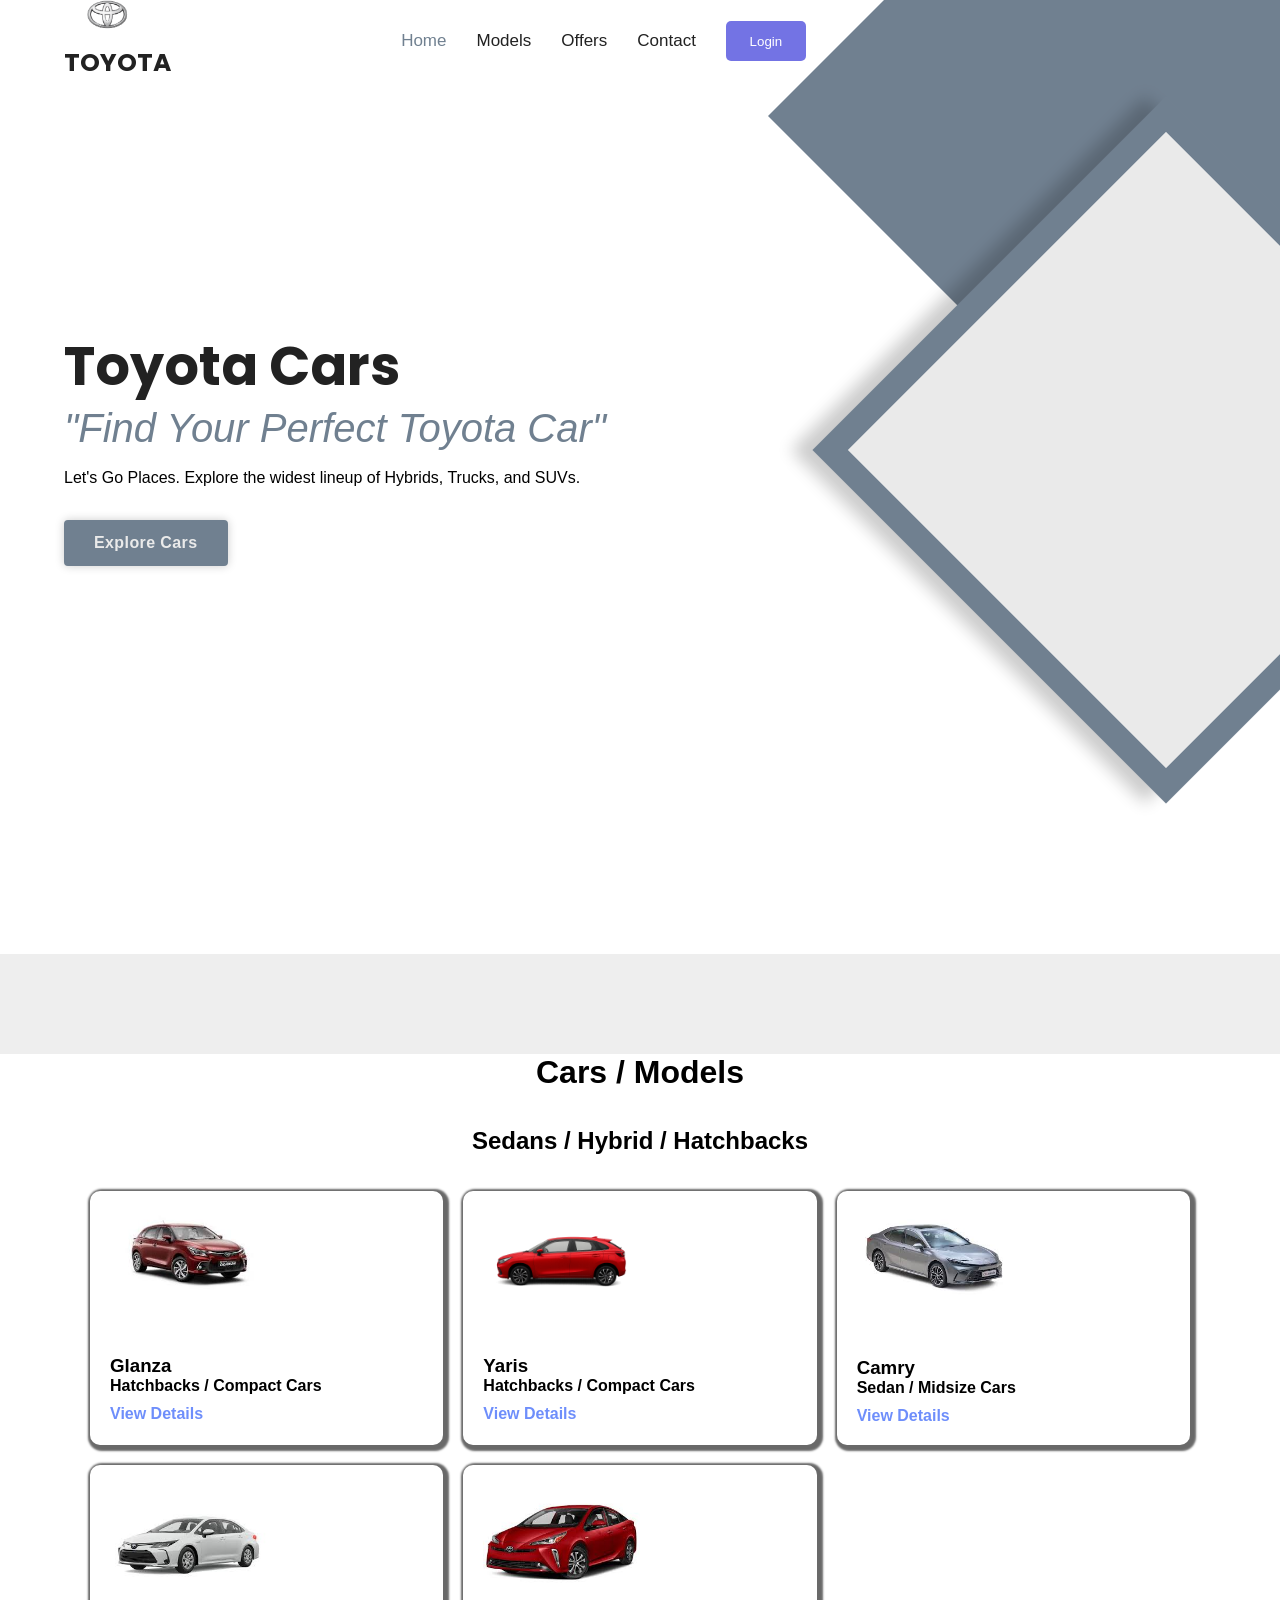
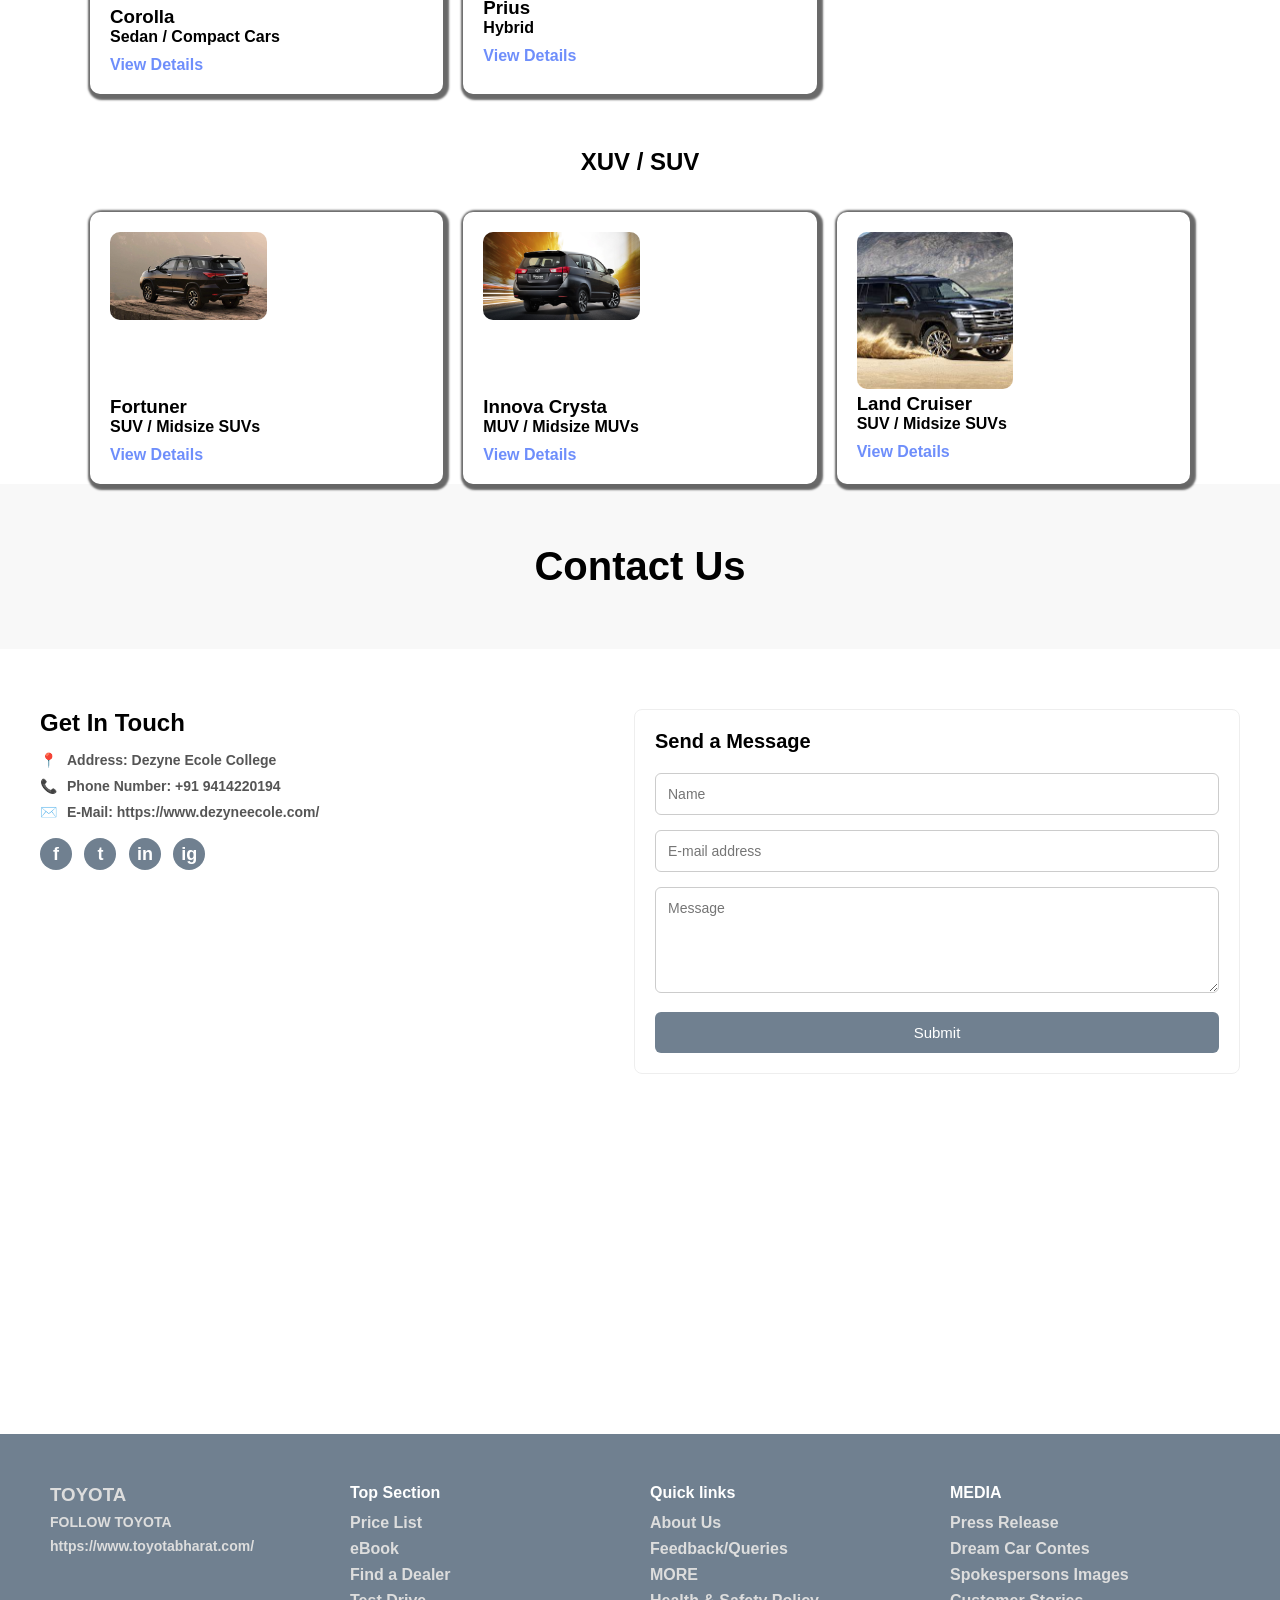
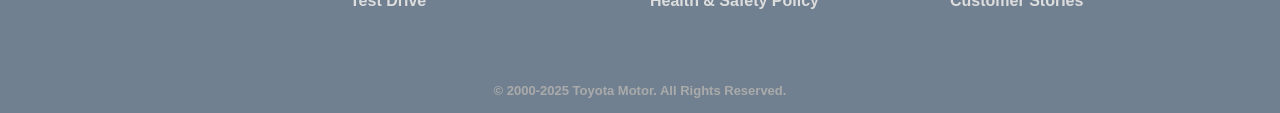
==== index.html @ 4df2c7af "Add files via upload" ====
<!DOCTYPE html>
<html lang="en">
<head>
    <meta charset="UTF-8">
    <meta http-equiv="X-UA-Compatible" content="IE=edge">
    <meta name="viewport" content="width=device-width, initial-scale=1.0">
    <title>Toyota Official</title>
    <link rel="stylesheet" href="./style.css">
    <link href="https://fonts.googleapis.com/css2?family=Poppins:ital,wght@0,100;0,200;0,300;0,400;0,500;0,600;0,700;0,800;0,900;1,100;1,200;1,300;1,400;1,500;1,600;1,700;1,800;1,900&display=swap" rel="stylesheet">
    <link rel="stylesheet" href="./fontawesome-free-6.4.0-web/css/all.css">
</head>
<body>
        <!-- ..................Start Navbar................... -->
        <nav>
            <div class="container nav-container" id="">
                <a href="" class="logo"><img src="logo.png" alt=""><h3 style="font-family: poppins;">TOYOTA</h3></a>
                <ul class="nav-link">
                    <li><a href="" style="--i:1;" class="active">Home</a></li>
                    <li><a href="#models" style="--i:2;">Models</a></li>
                    <li><a href="" style="--i:3;">Offers</a></li>
                    <li><a href="#contact" style="--i:5;">Contact</a></li>
                    <li><a href="login.html"><button style="color: #fff; background-color: rgba(59, 59, 218, 0.713); width: 80px; height: 40px; border: none; border-radius: 5px;">Login</button></a></li>
                </ul>
                <ul class="social-link">
                    <li><a href="" style="--i:1;"><i class="fab fa-facebook"></i></a></li>
                    <li><a href="" style="--i:2;"><i class="fab fa-twitter"></i></a></li>
                    <li><a href="" style="--i:3;"><i class="fab fa-instagram"></i></a></li>
                </ul>
            </div>
        </nav>
        <!-- ..................End Navbar................... -->


        <!-- ..................Start Header Section................... -->
        <header>
            <div class="container header-container">
                <div class="header-left">
                    <h1 style="font-family: poppins;">Toyota Cars</h1>
                    <h3><i>"Find Your Perfect Toyota Car"</i></h3>
                    <p>
                       Let's Go Places. Explore the widest lineup of Hybrids, Trucks, and SUVs. 
                    </p>    
                    <a href="" class="btn">Explore Cars</a>
                </div>
                <div class="header-right">
                    <div class="sq-box">
                        <img src="land_crusier.png" alt="">
                    </div>
                </div>
            </div>
            <div class="sq-box2"></div>
        
            
        </header>
        <!-- ..................End Header Section................... -->
<br><br><b><br>

         <section id="models" class="models">

         </section><h1 style="text-align: center;">Cars / Models</h1><br><br>
         <h2 style="text-align: center;">Sedans / Hybrid / Hatchbacks</h2><br><br>
    
    <div class="models-grid">

        <div class="card">
    <img src="glanza.jpeg" alt="Project 3"><br><br><br><br>
    <h3>Glanza</h3>
    <p>Hatchbacks / Compact Cars</p>
    <a href="car1.html">View Details</a>
  </div>
      
      <div class="card">
        <img src="yaris.png" alt="Project 2"><br><br><br>
        <h3>Yaris</h3>
        <p>Hatchbacks / Compact Cars</p>
        <a href="car3.html">View Details</a>
      </div>
       <div class="card">
        <img src="camry.jpeg" alt="Project 2"><br><br><br><br>
        <h3>Camry</h3>
        <p>Sedan / Midsize Cars</p>
        <a href="car2.html">View Details</a>
      </div>

            <div class="card">
        <img src="corolla.jpeg" alt="Project 1">
        <h3>Corolla</h3>
        <p>Sedan / Compact Cars</p>
        <a href="car4.html">View Details</a>
      </div>
            <div class="card">
        <img src="prius.jpeg" alt="Project 1">
        <h3>Prius</h3>
        <p>Hybrid </p>
        <a href="car5.html">View Details</a>
      </div></div>
<br><br><br>
         <h2 style="text-align: center;">XUV / SUV</h2><br><br>

<div class="suv">

      <div class="card" id="Fortuner">
        <img src="fortuner3.jpeg" alt="Project 1"><br><br><br><br><br>
        <h3>Fortuner</h3>
        <p>SUV / Midsize SUVs</p>
        <a href="car6.html">View Details</a>
      </div>
      <div class="card">
        <img src="innova1.jpg" alt="Project 1"><br><br><br><br><br>
        <h3>Innova Crysta</h3>
        <p>MUV / Midsize MUVs</p>
        <a href="car7.html">View Details</a>
      </div>
      <div class="card">
        <img src="land1.jpeg" alt="Project 1">
        <h3>Land Cruiser</h3>
        <p>SUV / Midsize SUVs</p>
        <a href="car8.html">View Details</a>
      </div>
         </div>  
    </div>
    </section>






<!-- contact us  -->
 

  <!-- Hero -->
  <div class="hero">
    <h1>Contact Us</h1>
    </div>

  <!-- Contact Section -->
  <section class="contact-container">
    <div class="contact-info" id="contact">
      <h2>Get In Touch</h2>
      <p><span class="icon">📍</span>Address: Dezyne Ecole College</p>
      <p><span class="icon">📞</span>Phone Number: +91 9414220194</p>
      <p><span class="icon">✉️</span>E-Mail: https://www.dezyneecole.com/</p>

      <div class="social-icons">
        <a href="#">f</a>
        <a href="#">t</a>
        <a href="#">in</a>
        <a href="#">ig</a>
      </div>
    </div>

    <div class="contact-form">
      <h2>Send a Message</h2>
      <form>
        <input type="text" placeholder="Name" required>
        <input type="email" placeholder="E-mail address" required>
        <textarea rows="5" placeholder="Message"></textarea>
        <button type="submit">Submit</button>
      </form>
    </div>
  </section>

  <!-- Map -->
  <iframe 
    class="map"
    src="https://www.google.com/maps/embed?pb=!1m18!1m12!1m3!1d19800.36119164678!2d-0.1277584!3d51.5073514!2m3!1f0!2f0!3f0!3m2!1i1024!2i768!4f13.1!3m3!1m2!1s0x48761b33335f3f4b%3A0x2b73b3b7f6d63d9a!2sLondon%20Eye!5e0!3m2!1sen!2suk!4v1686765900000"
    allowfullscreen=""
    loading="lazy">
  </iframe>

  <!-- Footer -->
  <footer>
    <div class="col">
      <h3>TOYOTA</h3>
      <p>FOLLOW TOYOTA</p>
      <p>https://www.toyotabharat.com/</p>
    </div>
    <div class="col">
      <h4>Top Section</h4>
      <ul>
        <li>Price List</li>
        <li>eBook</li>
        <li>Find a Dealer</li>
        <li>Test Drive</li>
      </ul>
    </div>
    <div class="col">
      <h4>Quick links</h4>
      <ul>
        <li>About Us</li>
        <li>Feedback/Queries</li>
        <li>MORE</li>
        <li>Health & Safety Policy</li>
      </ul>
    </div>
    <div class="col">
      <h4>MEDIA</h4>
      <ul>
         <li>Press Release</li>
        <li>Dream Car Contes</li>
        <li>Spokespersons Images</li>
        <li>Customer Stories</li>
      </ul>
    </div>
  </footer>

  <div class="copyright">  
   © 2000-2025 Toyota Motor. All Rights Reserved.
  </div>
</body>
</html>
---- style.css ----
*{
    margin: 0;
    padding: 0;
    box-sizing: border-box;
    text-decoration: none;
    list-style: none;
    font-family: 'Trebuchet MS', 'Lucida Sans Unicode', 'Lucida Grande', 'Lucida Sans', Arial, sans-serif;
}
:root{
    --color-primary: slategray;
    --color-white: #eaeaea; 
    --color-dark: #333; 
    --color-black: #222; 
}
.btn{
    display: inline-block;
    width: fit-content;
    padding: 12px 28px;
    background: var(--color-primary);
    border: 2px solid var(--color-primary);
    border-radius: 4px;
    box-shadow: 0 0 10px rgba(0, 0, 0, 0.2);
    color: var(--color-white);
    letter-spacing: .4px;
    font-weight: 600;
    transition: .4s ease;
    opacity: 0;
    animation: logoAni 1s ease forwards; 
    animation-delay: 1.3s;
}
.btn:hover{
    background: transparent;
    color: var(--color-primary);
}
.container{
    max-width: 1620px;
    width: 90%;
    margin: 0 auto;
}

/* .......................Start Nav Bar...................... */
nav{
    width: 100%; 
    height: 5rem;
    position: fixed;
    left: 0;
    top: 0;
    z-index: 100;
    display: grid;
    place-items: center;
}
.nav-container{
    display: flex;
    justify-content: space-between;
    align-items: center;
}
.nav-container ul{
    display: flex;
    align-items: center;
    gap: 30px;
}
.logo h3{
    font-size: 25px;
    color: var(--color-black); 
    opacity: 0;
    animation: logoAni 1s ease forwards;   
}
.logo img{
  height: 40px;
  margin-left: 20px;
}
.nav-link li a{
    color: var(--color-black);
    font-size: 17px;
    transition: .4s ease;
    display: inline-block;
    animation: NavliaAni forwards 1s ease;
    animation-delay: calc(.2s * var(--i));
    opacity: 0;    
}
.nav-link li a:hover{
    color: var(--color-primary);
    display: block; /* Important for borders and padding */
  padding: 10px 15px;
  text-decoration: none;
  color: #333;
  /* Default styles for the link */
  border: 2px solid transparent; /* Start with a transparent border */
  border-radius: 5px; /* Give it a small default radius */
}
.nav-link li .active{
    color: var(--color-primary);
}
.social-link li a{
    height: 40px;
    width: 40px; 
    display: inline-flex;
    align-items: center;
    justify-content: center;
    border: 2px solid transparent;
    transform: rotate(45deg);
    transition: .4s ease;   
    animation: socialAni forwards 1s ease;
    animation-delay: calc(.2s * var(--i));
    opacity: 0;    
}
.social-link li a:hover{
    border-color: var(--color-white);
}
.social-link li a i{
    transform: rotate(-45deg);
    font-size: 20px;
    color: var(--color-white);
}
/* .......................End Nav Bar...................... */


/* .......................Start Header Section...................... */
header{
    width: 100;
    height: 100vh;
    display: flex;
    align-items: center;
    position: relative;
    overflow: hidden;
}

.header-left{
    max-width: 620px;
    position: relative;
}
.header-left h1{
    font-size: 54px;
    line-height: 1.2;
    color: var(--color-black);
    animation: H1Ani forwards 1s ease;  
    opacity: 0;    
    animation-delay: 1s;  
}
.header-left h3{
    font-size: 40px;
    font-weight: 400;
    color: var(--color-primary);
    margin-top: .5rem;
    animation: H1Ani forwards 1s ease;  
    opacity: 0;    
    animation-delay: .8s;  
}
.header-left p{
    margin: 15px 0 30px;
    line-height: 150%;
    font-size: 16px;
    animation: logoAni forwards 1s ease;  
    opacity: 0;    
    animation-delay: .6s; 
}
.header-container{
    display: grid;
    grid-template-columns: auto auto;
    align-items: center; 
    height: 100%; 
    justify-content: space-between;
}
.header-right{
    left: 40%;
    position: relative;
    width: 500px;
    height: 500px;
    transform: rotate(45deg);
    /* right: 9%;    */
}
.sq-box{
    height: 100%;
    width: 100%;
    border: 25px solid var(--color-primary);
    background: var(--color-white);
    box-shadow: -15px 15px 15px rgba(0, 0, 0, 0.2) ;
    opacity: 0;
    animation: zoomOut 1s ease forwards; 
    animation-delay: 1.3s;
}
.sq-box img{
    position: absolute;
    transform: rotate(-45deg);
    max-width: 700px;
    top: 130px;
    left: -180px;
    opacity: 0;
    animation: carAni forwards 1s ease;
    animation-delay: 1.6s;
}
.sq-box2{
    position: absolute;
    width: 700px;
    height: 700px;
    background: var(--color-primary);
    transform: rotate(45deg);
    top: -26%;
    right: -26%;
    z-index: -1;
    opacity: 0;
    animation: sqbox2Ani forwards 1s ease;
    animation-delay: .3s;
}
/* .......................End Header Section...................... */



/* .......................Animation Start...................... */
@keyframes logoAni {
    0%{
        transform: translateX(-100px);
        opacity: 0;
    }    
    100%{
        transform: translateX(0);
        opacity: 1;
    }    
}
@keyframes NavliaAni {
    0%{
        transform: translateY(100px);
        opacity: 0;
    }    
    100%{
        transform: translateY(0);
        opacity: 1;
    }    
}
@keyframes socialAni {
    0%{
        transform: translateX(100px) rotate(45deg);
        opacity: 0;
    }    
    100%{
        transform: translateX(0) rotate(45deg);
        opacity: 1;
    }    
}
@keyframes H1Ani {
    0%{
        transform: translateY(-100px) ;
        opacity: 0;
    }    
    100%{
        transform: translateY(0) ;
        opacity: 1;
    }    
}
@keyframes zoomOut {
    0%{
        transform:scale(1.1) ;
        opacity: 0;
    }    
    100%{
        transform: scale(1) ;
        opacity: 1;
    }    
}
@keyframes carAni {
    0%{
        transform: translate(180px, -300px) scale(0) rotate(-45deg);
        opacity: 0;
    }    
    100%{
        transform: translate(0, 0) scale(1) rotate(-45deg);
        opacity: 1;
    }    
}
@keyframes sqbox2Ani {
    0%{
        right: -40%;
        opacity: 0;
    }    
    100%{
        right: -26%;
        opacity: 1;
    }    
}

.models{
  padding: 50px 20px;
  background: #eee;
}

/* Card Styles */
.models-grid {
  display: grid;
  grid-template-columns: repeat(auto-fit, minmax(280px, 1fr));
  gap: 20px;
  max-width: 1100px;
  margin: auto;
}
.suv{
   display: grid;
  grid-template-columns: repeat(auto-fit, minmax(280px, 1fr));
  gap: 20px;
  max-width: 1100px;
  margin: auto;
}
.card img{
  width: 50%;
  border-radius: 10px;
}

.card {
  background: white;
  padding: 20px;
  border-radius: 10px;
  transition: transform 0.3s ease;
  box-shadow: 2px 2px 2px 4px rgba(0, 0, 0, 0.59) ;
}

.card:hover {
  transform: translateY(-5px);
}



.card a {
  display: inline-block;
  margin-top: 10px;
  text-decoration: none;
  color: #6e8efb;
  font-weight: bold;
}
.Fortuner{
  margin-top: 50%;
}

/* Card End */
 /* Hero Section */
    .hero {
      text-align: center;
      padding: 60px 20px;
      background: #f8f8f8;
    }
    .hero h1 {
      font-size: 40px;
      margin: 0;
    }
    .hero p {
      font-size: 16px;
      margin-top: 10px;
      color: #666;
      max-width: 600px;
      margin-left: auto;
      margin-right: auto;
    }

    /* Contact Section */
    .contact-container {
      display: flex;
      justify-content: space-between;
      padding: 60px 40px;
      flex-wrap: wrap;
    }
    .contact-info {
      flex: 1;
      min-width: 280px;
      margin-right: 30px;
    }
    .contact-info h2 {
      font-size: 24px;
      margin-bottom: 15px;
    }
    .contact-info p {
      font-size: 14px;
      margin-bottom: 10px;
      color: #555;
    }
    .contact-info .icon {
      margin-right: 10px;
      color: var(--color-primary);
      font-weight: bold;
    }
    .social-icons a {
      display: inline-block;
      margin: 8px 8px 0 0;
      font-size: 18px;
      color: #fff;
      background: var(--color-primary);
      width: 32px;
      height: 32px;
      text-align: center;
      line-height: 32px;
      border-radius: 50%;
      text-decoration: none;
    }

    .contact-form {
      flex: 1;
      min-width: 280px;
      background: #fff;
      border: 1px solid #eee;
      border-radius: 8px;
      padding: 20px;
    }
    .contact-form h2 {
      font-size: 20px;
      margin-bottom: 20px;
    }
    .contact-form input,
    .contact-form textarea {
      width: 100%;
      padding: 12px;
      margin-bottom: 15px;
      border: 1px solid #ccc;
      border-radius: 6px;
      font-size: 14px;
    }
    .contact-form button {
      width: 100%;
      padding: 12px;
      border: none;
      border-radius: 6px;
      background: var(--color-primary);
      color: #fff;
      font-size: 15px;
      cursor: pointer;
    }

    /* Map */
    .map {
      width: 100%;
      height: 300px;
      border: none;
      display: block;
    }

    /* Footer */
    footer {
      background: var(--color-primary);
      color: #ddd;
      padding: 40px;
      display: flex;
      flex-wrap: wrap;
      justify-content: space-between;
    }
    footer .col {
      flex: 1;
      min-width: 200px;
      margin: 10px;
    }
    footer h4 {
      margin-bottom: 12px;
      color: #fff;
    }
    footer ul {
      list-style: none;
      padding: 0;
    }
    footer ul li {
      margin-bottom: 8px;
    }
    footer ul li a {
      color: #bbb;
      text-decoration: none;
      font-size: 14px;
    }
    footer ul li a:hover {
      color: navy;
    }
    footer p {
      font-size: 14px;
      margin: 8px 0;
    }
    .copyright {
      text-align: center;
      padding: 15px;
      background: var(--color-primary);
      color: #aaa;
      font-size: 13px;
    }

    /* Responsive */
    @media (max-width: 768px) {
      .contact-container {
        flex-direction: column;
      }
      .contact-info {
        margin-right: 0;
        margin-bottom: 20px;
      }
    }



.block{
  display: flex;
  justify-content: center;
  align-items: center;
  padding: 50px 0;
}

.b1{
  width: 500px;
  height: 300px;
   

}
.b1 img{
    height: 300px;
    width: 500px;
} 
.b2{
  margin: 10px;
  gap: 20px;
  padding: 20px;
  width: 500px;
  height: 300px;
  margin-left: 50px;
}
.b2:hover{
  transform: scale(1.02);
  transition: all 0.3s ease-in-out;
}
.button{
  margin-top: 20px;
  padding: 10px 20px;
  font-size: 16px;
  background-color: rgb(80, 235, 93);
  color: white;
  border: none;
  border-radius: 5px;
  cursor: pointer;
  text-align: center;
  text-decoration: none;
  display: inline-block;
  transition: background-color 0.3s ease;
  &:hover {

    background-color: rgb(114, 238, 121)
  }

}

/* h1,h2,h3,h4,h5,p,a{
  font-family: poppins,sans-serif;
} */
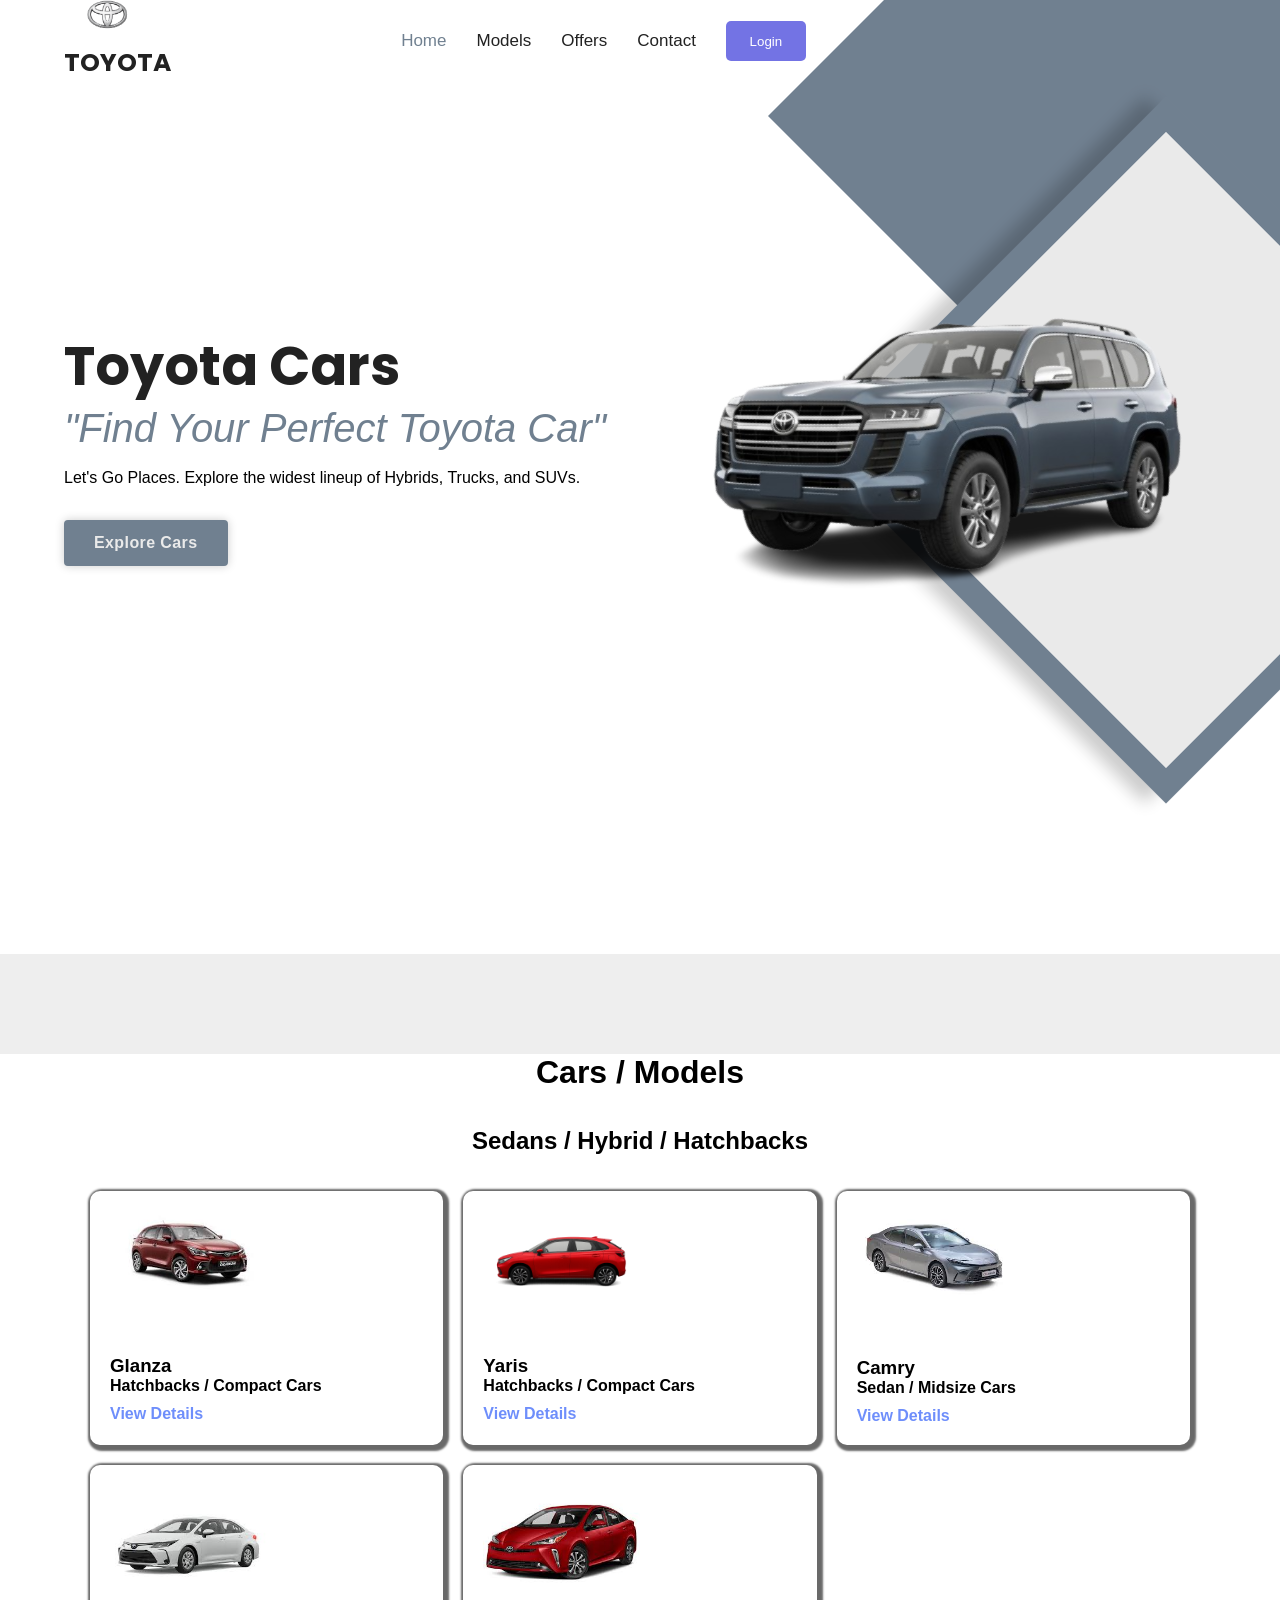
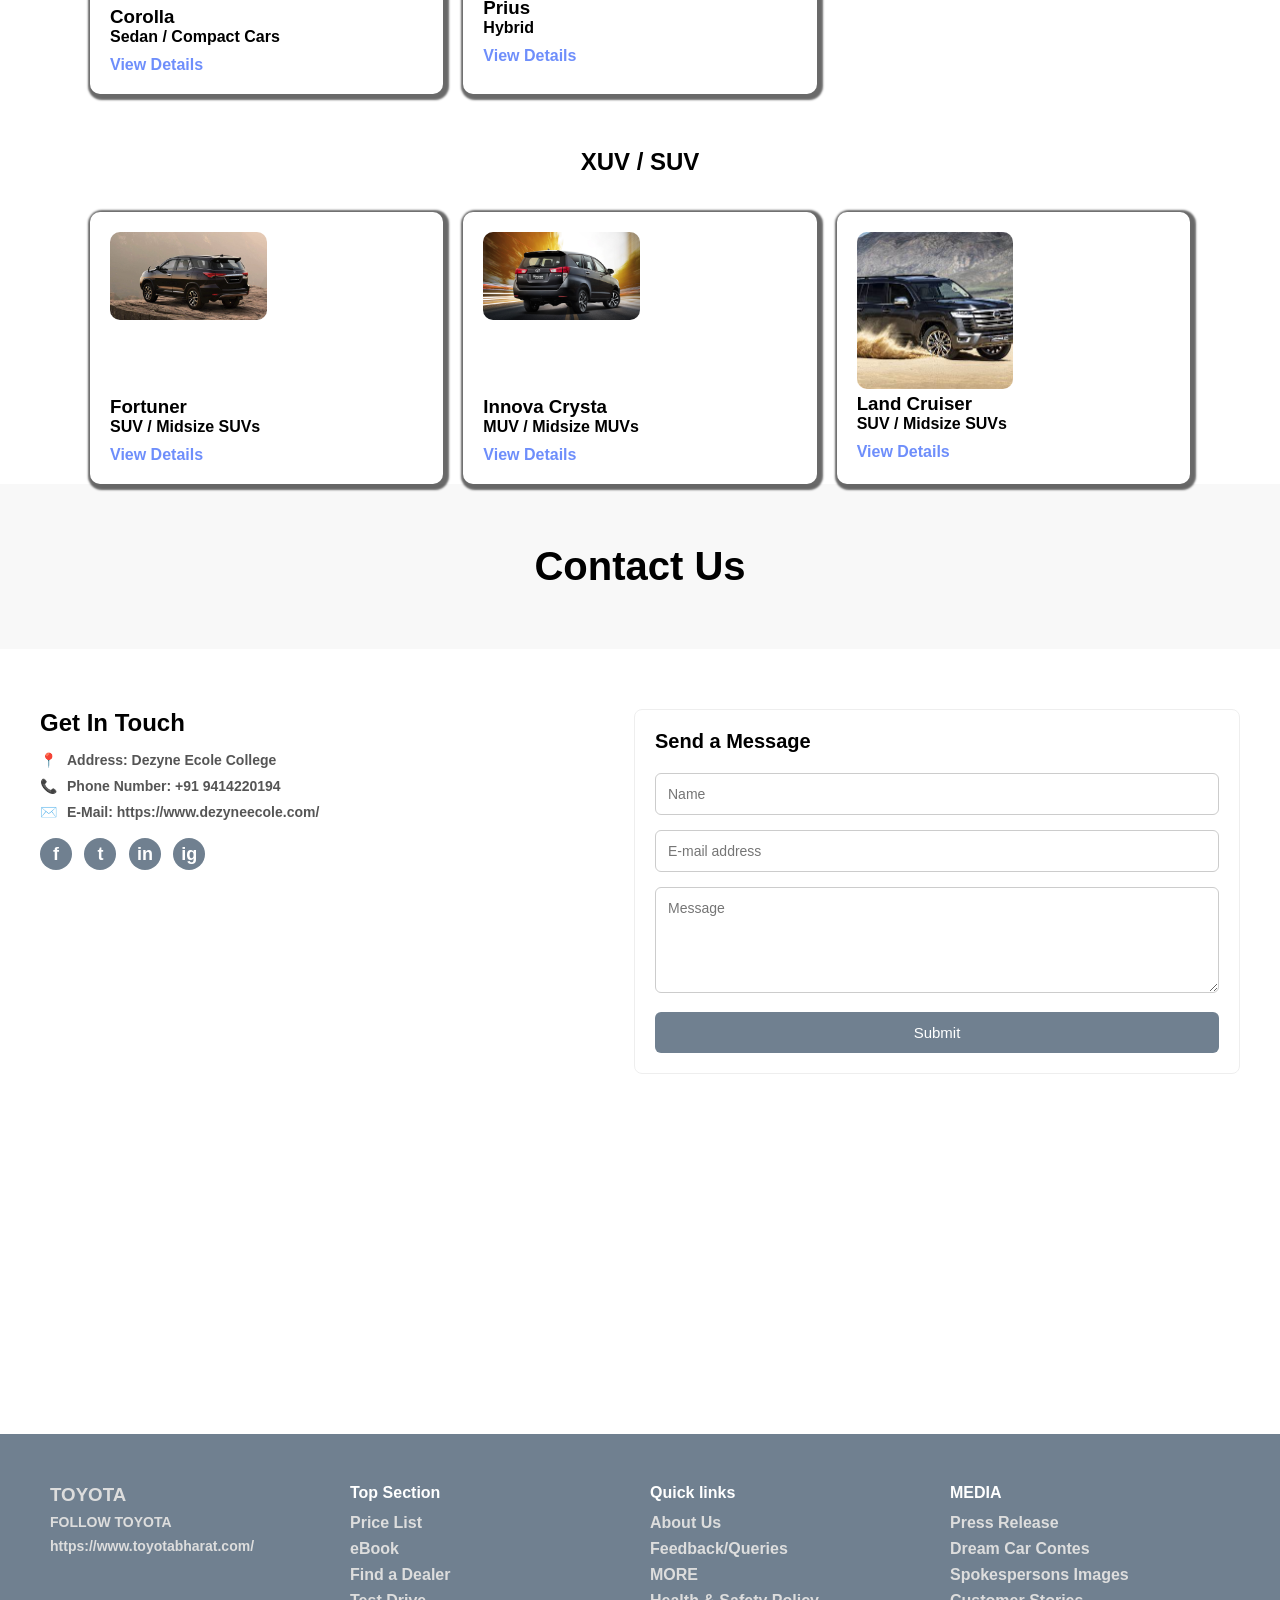
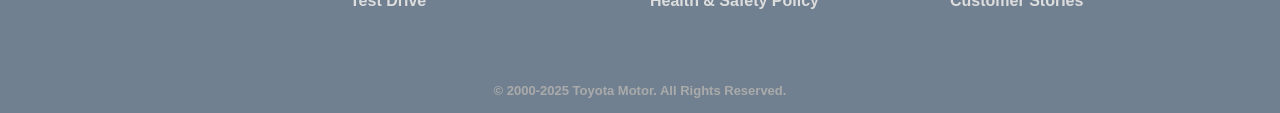
==== commit 3c7344a9: "index.html" ====
--- a/index.html
+++ b/index.html
@@ -44,7 +44,7 @@
                 </div>
                 <div class="header-right">
                     <div class="sq-box">
-                        <img src="land_crusier.png" alt="">
+                        <img src="Land_Crusier.png" alt="">
                     </div>
                 </div>
             </div>
@@ -209,4 +209,6 @@
    © 2000-2025 Toyota Motor. All Rights Reserved.
   </div>
 </body>
-</html>+
+</html>
+
